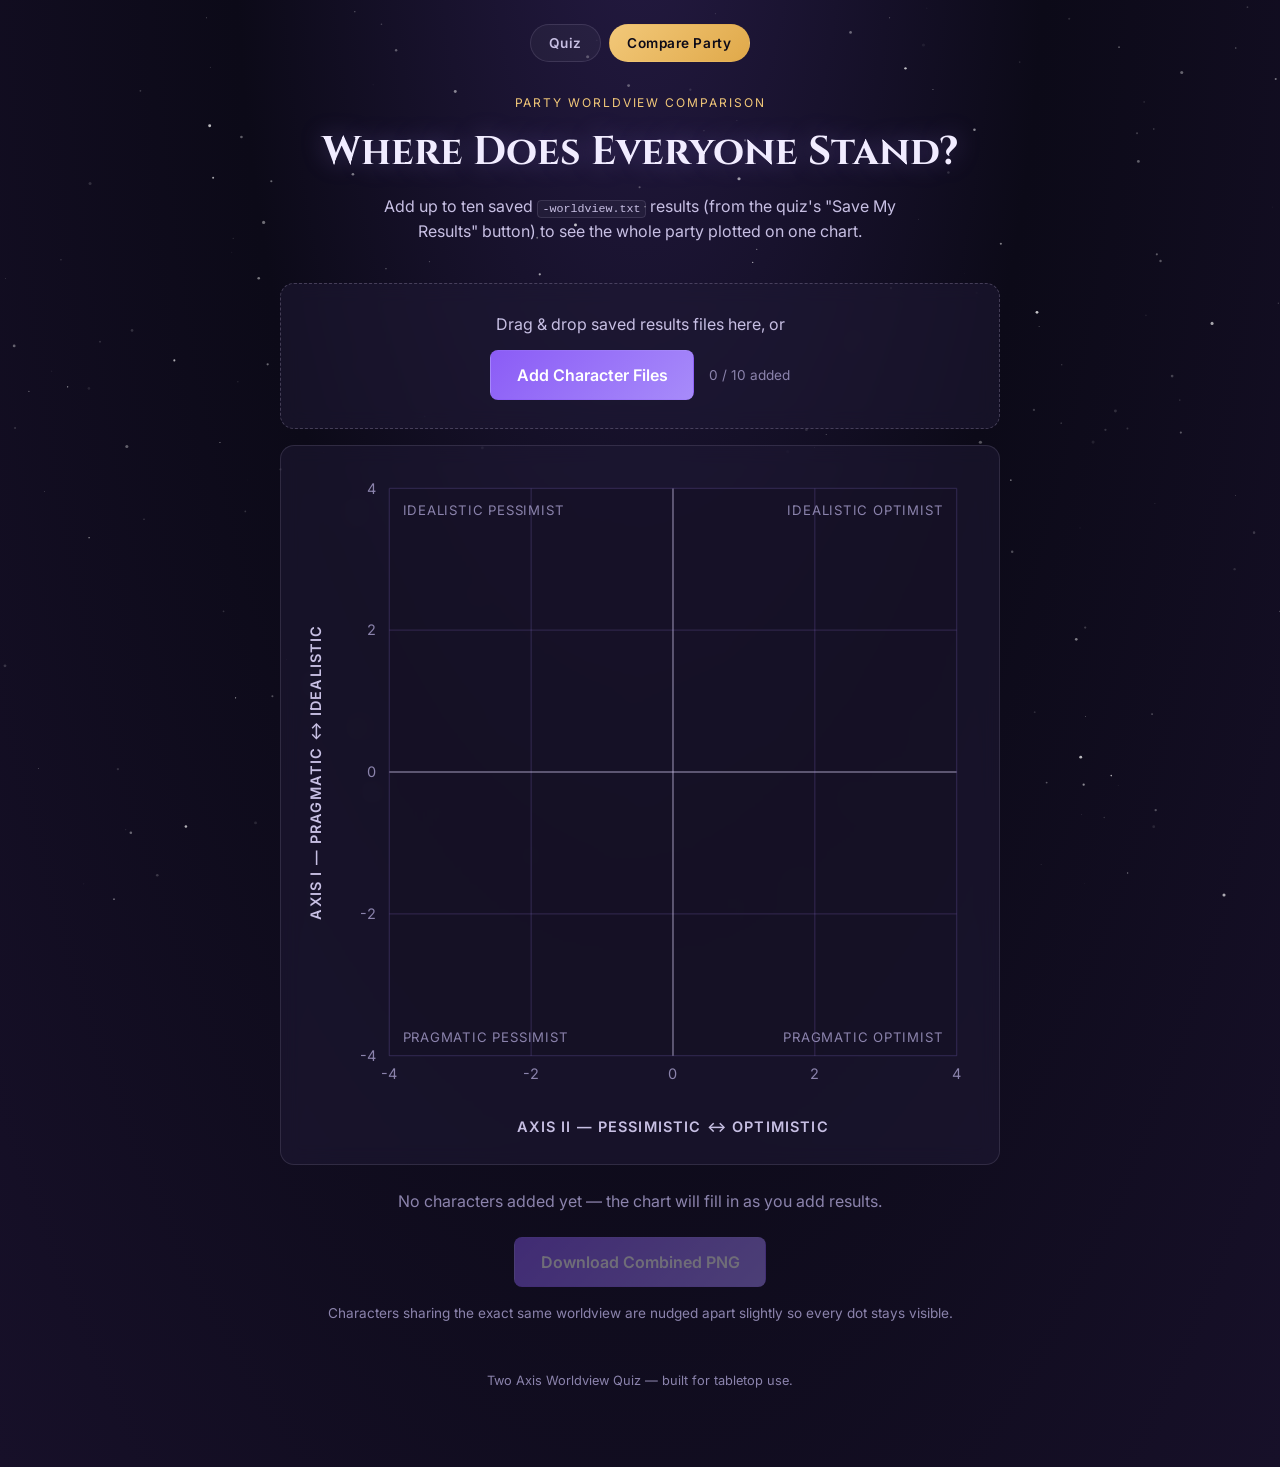
==== compare.html @ 888b743c "Add two axis worldview quiz with party comparison page Static, no-build site for a D&D table: a six-" ====
<!doctype html>
<html lang="en">
<head>
  <meta charset="UTF-8" />
  <meta name="viewport" content="width=device-width, initial-scale=1.0" />
  <title>Compare Party Worldviews</title>
  <meta name="description" content="Load up to ten saved worldview results and see the whole party plotted on one chart." />
  <link rel="stylesheet" href="style.css" />
</head>
<body>
  <canvas id="starfield" aria-hidden="true"></canvas>

  <div class="page">
    <nav class="site-nav">
      <a href="index.html" class="site-nav-link">Quiz</a>
      <a href="compare.html" class="site-nav-link active">Compare Party</a>
    </nav>

    <header class="page-header">
      <p class="eyebrow">Party Worldview Comparison</p>
      <h1>Where Does Everyone Stand?</h1>
      <p class="subtitle">
        Add up to ten saved <code>-worldview.txt</code> results (from the quiz's
        "Save My Results" button) to see the whole party plotted on one chart.
      </p>
    </header>

    <main>
      <section id="upload-section">
        <div id="drop-zone" class="drop-zone">
          <p>Drag &amp; drop saved results files here, or</p>
          <div class="upload-controls">
            <button type="button" id="add-characters">Add Character Files</button>
            <span id="character-count" class="character-count">0 / 10 added</span>
          </div>
          <input type="file" id="file-input" accept=".txt,.json,application/json,text/plain" multiple hidden />
        </div>
        <p id="file-warning" class="file-warning" hidden></p>
      </section>

      <section id="results-section">
        <div id="compare-chart-container" class="chart-container" aria-live="polite"></div>

        <div id="layers-panel" class="layers-panel">
          <div class="layers-header">
            <h2>Layers</h2>
            <p class="layers-hint">Drag a name up or down to change which dot renders in front when characters overlap.</p>
          </div>
          <ul id="character-list" class="character-list"></ul>
        </div>
        <p id="empty-state" class="empty-state">No characters added yet — the chart will fill in as you add results.</p>

        <div class="results-actions">
          <button type="button" id="download-combined-png" disabled>Download Combined PNG</button>
          <button type="button" id="clear-all" class="secondary" hidden>Clear All</button>
        </div>
        <p class="dm-note">Characters sharing the exact same worldview are nudged apart slightly so every dot stays visible.</p>
      </section>
    </main>

    <footer class="page-footer">
      <p>Two Axis Worldview Quiz — built for tabletop use.</p>
    </footer>
  </div>

  <script src="common.js"></script>
  <script src="compare.js"></script>
</body>
</html>
---- style.css ----
@import url("https://fonts.googleapis.com/css2?family=Cinzel:wght@600;700&family=Inter:wght@400;500;600&display=swap");

/* A single, deliberate dark theme — mysterious and modern, not adaptive to the
   viewer's OS light/dark setting. */
:root {
  color-scheme: dark;

  --bg-top: #0c0a18;
  --bg-bottom: #171029;
  --ink: #f1ecff;
  --ink-secondary: #c7bfe3;
  --ink-muted: #8b83ac;
  --border: rgba(230, 220, 255, 0.12);
  --border-strong: rgba(230, 220, 255, 0.22);

  --panel-bg: rgba(32, 26, 54, 0.55);
  --panel-bg-solid: #1c1732;
  --panel-alt: rgba(255, 255, 255, 0.04);

  --accent: #a78bfa;
  --accent-strong: #8b5cf6;
  --gold: #f2c879;
  --danger: #f2789a;

  --focus-ring: #c9b8ff;

  --chart-surface: rgba(20, 16, 36, 0.6);
  --chart-grid: rgba(167, 139, 250, 0.16);
  --chart-axis: rgba(199, 191, 227, 0.4);
  --chart-text-muted: #8b83ac;
  --chart-text-secondary: #c7bfe3;
  --chart-marker: var(--gold);
  --chart-marker-ring: #171029;
}

* {
  box-sizing: border-box;
}

html {
  background: var(--bg-bottom);
}

body {
  margin: 0;
  min-height: 100vh;
  background: radial-gradient(ellipse at 50% -10%, #241a42 0%, var(--bg-top) 45%, var(--bg-bottom) 100%);
  color: var(--ink);
  font-family: "Inter", system-ui, -apple-system, "Segoe UI", sans-serif;
  line-height: 1.5;
}

#starfield {
  position: fixed;
  inset: 0;
  width: 100%;
  height: 100%;
  z-index: 0;
  pointer-events: none;
}

.page {
  position: relative;
  z-index: 1;
  max-width: 760px;
  margin: 0 auto;
  padding: 1.5rem 1.25rem 4rem;
}

.site-nav {
  display: flex;
  justify-content: center;
  gap: 0.5rem;
  margin-bottom: 2rem;
}

.site-nav-link {
  color: var(--ink-secondary);
  text-decoration: none;
  font-size: 0.85rem;
  font-weight: 600;
  letter-spacing: 0.04em;
  padding: 0.5rem 1.1rem;
  border-radius: 999px;
  border: 1px solid var(--border);
  background: var(--panel-alt);
  transition: border-color 0.15s ease, color 0.15s ease, background 0.15s ease;
}

.site-nav-link:hover {
  color: var(--ink);
  border-color: var(--border-strong);
}

.site-nav-link.active {
  color: var(--bg-top);
  background: linear-gradient(135deg, var(--gold), #e0a94a);
  border-color: transparent;
}

.page-header {
  text-align: center;
  margin-bottom: 2.5rem;
}

.eyebrow {
  text-transform: uppercase;
  letter-spacing: 0.16em;
  font-size: 0.75rem;
  color: var(--gold);
  margin: 0 0 0.6rem;
}

h1 {
  font-family: "Cinzel", Georgia, serif;
  font-weight: 700;
  font-size: clamp(1.7rem, 4vw, 2.5rem);
  margin: 0 0 0.75rem;
  color: var(--ink);
  text-shadow: 0 0 24px rgba(167, 139, 250, 0.35);
}

h1 code {
  font-family: inherit;
}

.subtitle {
  color: var(--ink-secondary);
  max-width: 54ch;
  margin: 0 auto;
}

.subtitle code {
  background: var(--panel-alt);
  border: 1px solid var(--border);
  border-radius: 4px;
  padding: 0.05em 0.4em;
  font-size: 0.9em;
}

.name-row {
  display: flex;
  flex-direction: column;
  gap: 0.4rem;
  background: var(--panel-bg);
  backdrop-filter: blur(10px);
  border: 1px solid var(--border);
  border-radius: 12px;
  padding: 1.1rem 1.25rem;
  margin-bottom: 1.75rem;
}

.name-row label {
  font-weight: 600;
  font-size: 0.95rem;
}

.optional {
  font-weight: 400;
  color: var(--ink-muted);
}

.name-row input {
  font: inherit;
  padding: 0.55rem 0.7rem;
  border-radius: 6px;
  border: 1px solid var(--border);
  background: rgba(0, 0, 0, 0.25);
  color: var(--ink);
}

.name-row input::placeholder {
  color: var(--ink-muted);
}

.question {
  border: 1px solid var(--border);
  background: var(--panel-bg);
  backdrop-filter: blur(10px);
  border-radius: 14px;
  padding: 1.25rem 1.25rem 1.5rem;
  margin: 0 0 1.75rem;
}

.question legend {
  padding: 0;
  width: 100%;
}

.q-kicker {
  display: block;
  text-transform: uppercase;
  letter-spacing: 0.1em;
  font-size: 0.72rem;
  color: var(--gold);
  margin-bottom: 0.4rem;
}

.question h2 {
  font-family: "Cinzel", Georgia, serif;
  font-weight: 600;
  font-size: 1.3rem;
  margin: 0 0 0.6rem;
  color: var(--ink);
}

.flavor {
  color: var(--ink-secondary);
  margin: 0 0 1.1rem;
}

.options {
  display: flex;
  flex-direction: column;
  gap: 0.6rem;
}

.option {
  display: grid;
  grid-template-columns: auto 1fr;
  gap: 0.15rem 0.7rem;
  align-items: start;
  padding: 0.7rem 0.9rem;
  border: 1px solid var(--border);
  border-radius: 8px;
  background: rgba(0, 0, 0, 0.18);
  cursor: pointer;
  transition: border-color 0.15s ease, background 0.15s ease;
}

.option:hover {
  border-color: var(--accent);
}

.option:has(input:checked) {
  border-color: var(--accent);
  background: color-mix(in srgb, var(--accent) 18%, rgba(0, 0, 0, 0.18));
  box-shadow: 0 0 0 1px var(--accent) inset;
}

.option:has(input:focus-visible) {
  outline: 2px solid var(--focus-ring);
  outline-offset: 2px;
}

.option input {
  grid-row: 1 / span 2;
  margin-top: 0.2rem;
  accent-color: var(--accent);
}

.option-glyph {
  font-weight: 700;
  font-size: 0.85rem;
  color: var(--ink-muted);
}

.option-text {
  grid-column: 2;
  color: var(--ink);
  font-size: 0.96rem;
}

.submit-row {
  display: flex;
  justify-content: center;
  margin-top: 2rem;
}

button {
  font: inherit;
  font-weight: 600;
  padding: 0.75rem 1.6rem;
  border-radius: 8px;
  border: 1px solid transparent;
  background: linear-gradient(135deg, var(--accent-strong), var(--accent));
  color: #fff;
  cursor: pointer;
  box-shadow: 0 0 0 rgba(167, 139, 250, 0);
  transition: box-shadow 0.2s ease, filter 0.15s ease, opacity 0.15s ease;
}

button:hover:not(:disabled) {
  filter: brightness(1.1);
  box-shadow: 0 0 18px rgba(167, 139, 250, 0.45);
}

button:focus-visible {
  outline: 2px solid var(--focus-ring);
  outline-offset: 2px;
}

button:disabled {
  opacity: 0.4;
  cursor: not-allowed;
  box-shadow: none;
}

button.secondary {
  background: transparent;
  border-color: var(--border-strong);
  color: var(--ink);
}

.results-heading {
  font-family: "Cinzel", Georgia, serif;
  font-weight: 600;
  text-align: center;
  font-size: 1.6rem;
  margin-bottom: 1rem;
}

.archetype-card {
  text-align: center;
  background: var(--panel-bg);
  backdrop-filter: blur(10px);
  border: 1px solid var(--border);
  border-radius: 14px;
  padding: 1.25rem;
  margin-bottom: 1.5rem;
}

.archetype-name {
  font-family: "Cinzel", Georgia, serif;
  font-weight: 600;
  font-size: 1.25rem;
  margin: 0 0 0.4rem;
  color: var(--gold);
}

.archetype-blurb {
  margin: 0;
  color: var(--ink-secondary);
}

.chart-container {
  background: var(--panel-bg);
  backdrop-filter: blur(10px);
  border: 1px solid var(--border);
  border-radius: 14px;
  padding: 1rem;
  margin-bottom: 1.5rem;
}

.chart-svg {
  width: 100%;
  height: auto;
  display: block;
  font-family: "Inter", system-ui, -apple-system, "Segoe UI", sans-serif;
}

.chart-surface {
  fill: var(--chart-surface);
}

.grid-line {
  stroke: var(--chart-grid);
  stroke-width: 1;
}

.axis-zero {
  stroke: var(--chart-axis);
  stroke-width: 1.5;
}

.tick-label {
  fill: var(--chart-text-muted);
  font-size: 11px;
}

.quadrant-label {
  fill: var(--chart-text-muted);
  font-size: 10px;
  letter-spacing: 0.06em;
}

.axis-title {
  fill: var(--chart-text-secondary);
  font-size: 11px;
  letter-spacing: 0.08em;
  font-weight: 600;
}

.marker {
  fill: var(--chart-marker);
  filter: drop-shadow(0 0 6px rgba(242, 200, 121, 0.85));
}

.marker-ring {
  fill: var(--chart-marker-ring);
}

.marker-label {
  fill: var(--ink);
  font-size: 13px;
  font-weight: 600;
}

.marker-label.compact {
  font-size: 11px;
}

.marker-coords {
  fill: var(--chart-text-secondary);
  font-size: 11px;
}

.score-breakdown {
  display: grid;
  grid-template-columns: 1fr 1fr;
  gap: 1rem;
  margin: 0 0 1.75rem;
}

.score-breakdown > div {
  background: var(--panel-bg);
  backdrop-filter: blur(10px);
  border: 1px solid var(--border);
  border-radius: 10px;
  padding: 0.9rem 1rem;
}

.score-breakdown dt {
  font-size: 0.8rem;
  color: var(--ink-muted);
  margin-bottom: 0.3rem;
}

.score-breakdown dd {
  margin: 0;
  font-weight: 600;
}

.results-actions {
  display: flex;
  justify-content: center;
  gap: 0.75rem;
  flex-wrap: wrap;
}

.dm-note {
  text-align: center;
  color: var(--ink-muted);
  font-size: 0.85rem;
  margin-top: 1rem;
}

.dm-note a {
  color: var(--gold);
}

.page-footer {
  text-align: center;
  color: var(--ink-muted);
  font-size: 0.8rem;
  margin-top: 3rem;
}

/* --- Compare page --------------------------------------------------- */

.drop-zone {
  text-align: center;
  border: 1px dashed var(--border-strong);
  border-radius: 14px;
  padding: 1.75rem 1.25rem;
  margin-bottom: 1rem;
  background: var(--panel-bg);
  backdrop-filter: blur(10px);
  transition: border-color 0.15s ease, background 0.15s ease;
}

.drop-zone p {
  margin: 0 0 0.9rem;
  color: var(--ink-secondary);
}

.drop-zone.drag-active {
  border-color: var(--accent);
  background: color-mix(in srgb, var(--accent) 12%, var(--panel-bg));
}

.upload-controls {
  display: flex;
  align-items: center;
  justify-content: center;
  gap: 0.9rem;
  flex-wrap: wrap;
}

.character-count {
  color: var(--ink-muted);
  font-size: 0.85rem;
}

.file-warning {
  color: var(--danger);
  font-size: 0.85rem;
  text-align: center;
  margin: 0 0 1.5rem;
}

.layers-panel {
  background: var(--panel-bg);
  backdrop-filter: blur(10px);
  border: 1px solid var(--border);
  border-radius: 14px;
  padding: 1.1rem 1.1rem 0.5rem;
  margin-bottom: 1.5rem;
}

.layers-header {
  margin-bottom: 0.9rem;
}

.layers-header h2 {
  font-family: "Cinzel", Georgia, serif;
  font-weight: 600;
  font-size: 1.1rem;
  margin: 0 0 0.3rem;
  color: var(--gold);
}

.layers-hint {
  margin: 0;
  color: var(--ink-muted);
  font-size: 0.82rem;
}

.character-list {
  list-style: none;
  margin: 0;
  padding: 0;
  display: flex;
  flex-direction: column;
  gap: 0.5rem;
  padding-bottom: 0.6rem;
}

.character-row {
  display: flex;
  align-items: center;
  gap: 0.6rem;
  background: var(--panel-alt);
  border: 1px solid var(--border);
  border-radius: 10px;
  padding: 0.6rem 0.7rem;
  cursor: grab;
  transition: opacity 0.15s ease, border-color 0.15s ease, box-shadow 0.15s ease;
}

.character-row:active {
  cursor: grabbing;
}

.character-row.dragging {
  opacity: 0.4;
}

.character-row.drag-over-top {
  box-shadow: 0 -2px 0 0 var(--accent);
}

.character-row.drag-over-bottom {
  box-shadow: 0 2px 0 0 var(--accent);
}

.drag-handle {
  color: var(--ink-muted);
  font-size: 1rem;
  line-height: 1;
  flex-shrink: 0;
  user-select: none;
}

.color-swatch {
  width: 14px;
  height: 14px;
  border-radius: 50%;
  flex-shrink: 0;
  box-shadow: 0 0 6px currentColor;
}

.character-info {
  flex: 1;
  display: flex;
  flex-direction: column;
  gap: 0.1rem;
  min-width: 0;
}

.character-name {
  font-weight: 600;
}

.character-detail {
  color: var(--ink-muted);
  font-size: 0.82rem;
}

.reorder-buttons {
  display: flex;
  flex-direction: column;
  gap: 2px;
  flex-shrink: 0;
}

.reorder-btn {
  background: transparent;
  border: 1px solid var(--border);
  color: var(--ink-muted);
  padding: 0.05rem 0.4rem;
  border-radius: 5px;
  font-size: 0.6rem;
  line-height: 1.4;
  box-shadow: none;
}

.reorder-btn:hover:not(:disabled) {
  color: var(--ink);
  border-color: var(--border-strong);
  filter: none;
  box-shadow: none;
}

.remove-character {
  background: transparent;
  border: 1px solid var(--border);
  color: var(--ink-muted);
  padding: 0.3rem 0.55rem;
  border-radius: 6px;
  font-size: 0.8rem;
  box-shadow: none;
  flex-shrink: 0;
}

.remove-character:hover {
  color: var(--danger);
  border-color: var(--danger);
  filter: none;
  box-shadow: none;
}

.empty-state {
  text-align: center;
  color: var(--ink-muted);
  margin: 0 0 1.5rem;
}

@media (max-width: 480px) {
  .score-breakdown {
    grid-template-columns: 1fr;
  }
}
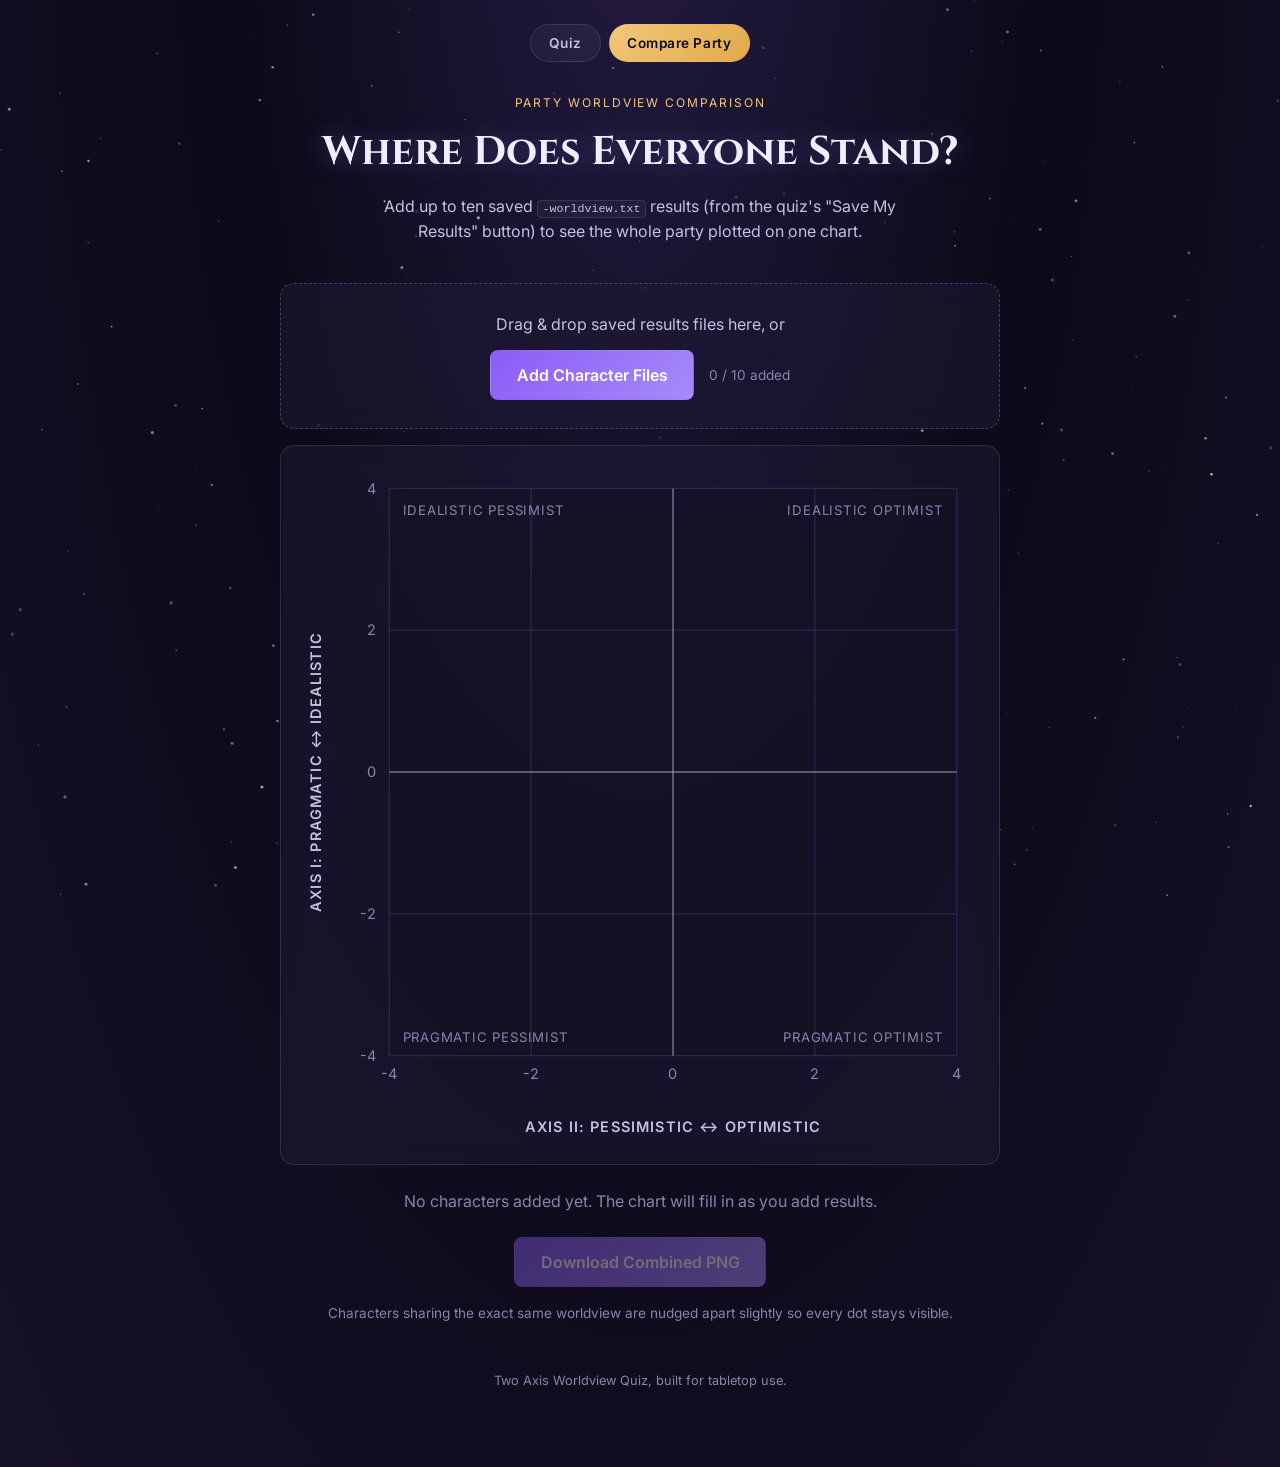
==== commit 25625b03: "Remove em dashes from site copy and require character name Replace em dashes across all user-visible" ====
--- a/compare.html
+++ b/compare.html
@@ -48,7 +48,7 @@
           </div>
           <ul id="character-list" class="character-list"></ul>
         </div>
-        <p id="empty-state" class="empty-state">No characters added yet — the chart will fill in as you add results.</p>
+        <p id="empty-state" class="empty-state">No characters added yet. The chart will fill in as you add results.</p>
 
         <div class="results-actions">
           <button type="button" id="download-combined-png" disabled>Download Combined PNG</button>
@@ -59,7 +59,7 @@
     </main>
 
     <footer class="page-footer">
-      <p>Two Axis Worldview Quiz — built for tabletop use.</p>
+      <p>Two Axis Worldview Quiz, built for tabletop use.</p>
     </footer>
   </div>
 
